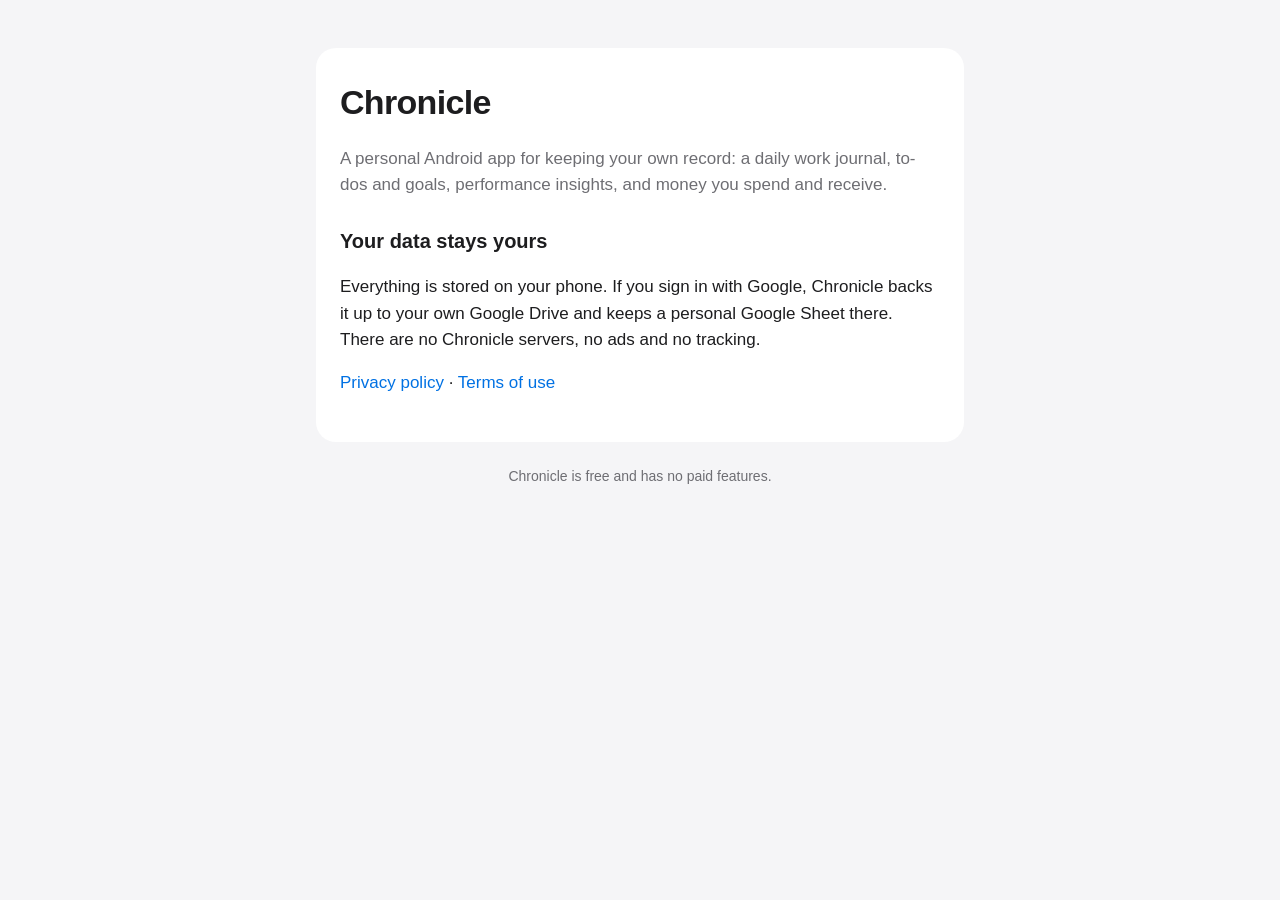
==== index.html @ 981eecdd "Add Chronicle home page, privacy policy and terms Change-Id: Idc4dfc1c446c8c1d9f9e93d161ced95dedddc0" ====
<!doctype html>
<html lang="en">
<head>
<meta charset="utf-8">
<meta name="viewport" content="width=device-width, initial-scale=1">
<title>Chronicle</title>
<link rel="stylesheet" href="style.css">
</head>
<body>
<main>
  <div class="card">
    <h1>Chronicle</h1>
    <p class="muted">A personal Android app for keeping your own record: a daily work journal, to-dos and goals, performance insights, and money you spend and receive.</p>
    <h2>Your data stays yours</h2>
    <p>Everything is stored on your phone. If you sign in with Google, Chronicle backs it up to your own Google Drive and keeps a personal Google Sheet there. There are no Chronicle servers, no ads and no tracking.</p>
    <p><a href="privacy.html">Privacy policy</a> · <a href="terms.html">Terms of use</a></p>
  </div>
  <footer>Chronicle is free and has no paid features.</footer>
</main>
</body>
</html>
---- style.css ----
:root { --bg: #f5f5f7; --fg: #1d1d1f; --muted: #6e6e73; --card: #ffffff; --accent: #0071e3; }
@media (prefers-color-scheme: dark) { :root { --bg: #000; --fg: #f5f5f7; --muted: #a1a1a6; --card: #1c1c1e; --accent: #2997ff; } }
* { box-sizing: border-box; }
body { margin: 0; background: var(--bg); color: var(--fg); font: 17px/1.55 -apple-system, BlinkMacSystemFont, "Segoe UI", Roboto, sans-serif; }
main { max-width: 680px; margin: 0 auto; padding: 48px 16px 64px; }
.card { background: var(--card); border-radius: 20px; padding: 28px 24px; }
h1 { font-size: 34px; margin: 0 0 8px; letter-spacing: -0.02em; }
h2 { font-size: 20px; margin: 28px 0 6px; }
p, li { color: var(--fg); }
.muted { color: var(--muted); }
a { color: var(--accent); text-decoration: none; }
a:hover { text-decoration: underline; }
footer { margin-top: 24px; font-size: 14px; color: var(--muted); text-align: center; }
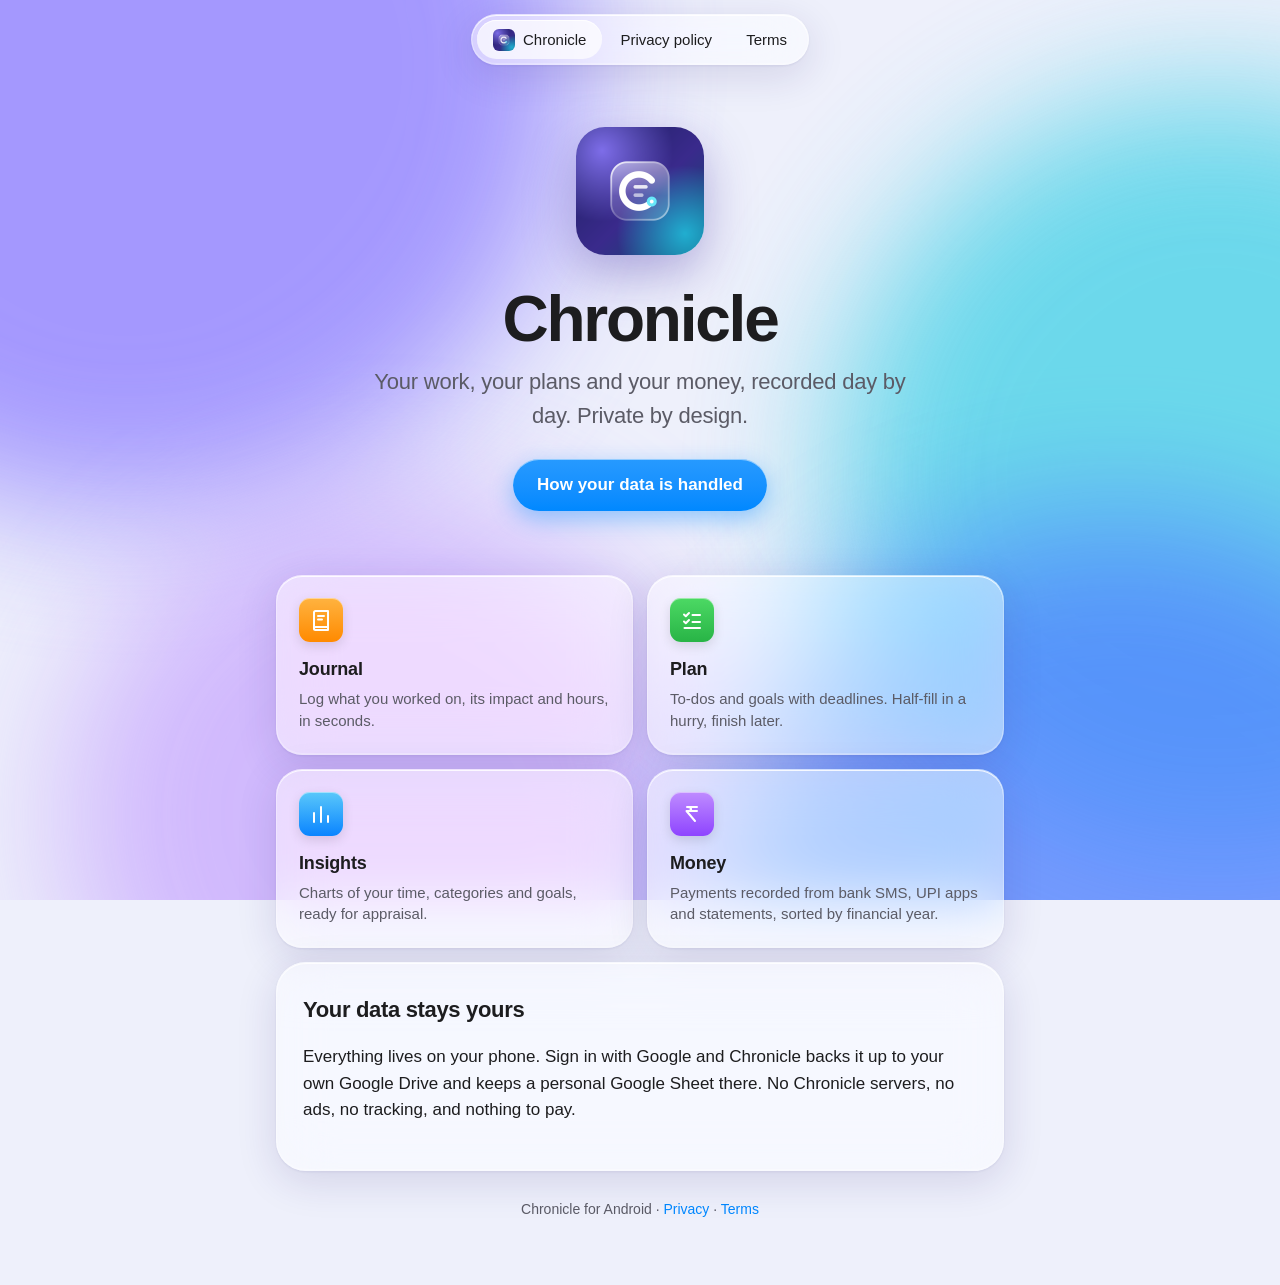
==== commit 44afd4e3: "Restyle the site in the app's Liquid Glass look Change-Id: Icac298571da6b088d0fcbf8fa989f88a5e5afdfe" ====
--- a/index.html
+++ b/index.html
@@ -2,20 +2,42 @@
 <html lang="en">
 <head>
 <meta charset="utf-8">
-<meta name="viewport" content="width=device-width, initial-scale=1">
+<meta name="viewport" content="width=device-width, initial-scale=1, viewport-fit=cover">
+<meta name="color-scheme" content="light dark">
 <title>Chronicle</title>
+<meta name="description" content="Chronicle: a private work journal, planner and money tracker for Android.">
+<link rel="icon" href="icon.png">
+<link rel="apple-touch-icon" href="icon.png">
 <link rel="stylesheet" href="style.css">
 </head>
 <body>
+  <div class="aurora" aria-hidden="true"><span></span><span></span><span></span><span></span></div>
+  <nav><div class="bar glass">
+    <a href="./" aria-current="page"><img src="icon.png" alt="">Chronicle</a>
+    <a href="privacy.html">Privacy<span class="label-long">&nbsp;policy</span></a>
+    <a href="terms.html">Terms</a>
+  </div></nav>
 <main>
-  <div class="card">
+  <section class="hero">
+    <img class="icon" src="icon.png" alt="Chronicle app icon">
     <h1>Chronicle</h1>
-    <p class="muted">A personal Android app for keeping your own record: a daily work journal, to-dos and goals, performance insights, and money you spend and receive.</p>
+    <p>Your work, your plans and your money, recorded day by day. Private by design.</p>
+    <a class="pill-button" href="privacy.html">How your data is handled</a>
+  </section>
+
+  <div class="grid">
+    <div class="tile glass"><div class="glyph journal"><svg viewBox="0 0 24 24" fill="none" stroke="currentColor" stroke-width="2" stroke-linecap="round" stroke-linejoin="round" aria-hidden="true"><path d="M5 4.5A1.5 1.5 0 0 1 6.5 3H19v16H6.5A1.5 1.5 0 0 0 5 20.5z"/><path d="M5 20.5A1.5 1.5 0 0 0 6.5 22H19v-3"/><path d="M9 8h6M9 11.5h4"/></svg></div><h3>Journal</h3><p>Log what you worked on, its impact and hours, in seconds.</p></div>
+    <div class="tile glass"><div class="glyph plan"><svg viewBox="0 0 24 24" fill="none" stroke="currentColor" stroke-width="2" stroke-linecap="round" stroke-linejoin="round" aria-hidden="true"><path d="M4 6.5l1.8 1.8L9 5"/><path d="M4 13.5l1.8 1.8L9 12"/><path d="M12.5 7h7.5M12.5 14h7.5M4.5 20h15.5"/></svg></div><h3>Plan</h3><p>To-dos and goals with deadlines. Half-fill in a hurry, finish later.</p></div>
+    <div class="tile glass"><div class="glyph insights"><svg viewBox="0 0 24 24" fill="none" stroke="currentColor" stroke-width="2" stroke-linecap="round" stroke-linejoin="round" aria-hidden="true"><path d="M5 20V11M12 20V5M19 20v-6"/></svg></div><h3>Insights</h3><p>Charts of your time, categories and goals, ready for appraisal.</p></div>
+    <div class="tile glass"><div class="glyph money"><svg viewBox="0 0 24 24" fill="none" stroke="currentColor" stroke-width="2" stroke-linecap="round" stroke-linejoin="round" aria-hidden="true"><path d="M7 5h10M7 9h10M7 5c5 0 6 4 0 4h-.5L15 19"/></svg></div><h3>Money</h3><p>Payments recorded from bank SMS, UPI apps and statements, sorted by financial year.</p></div>
+  </div>
+
+  <div class="card glass feature">
     <h2>Your data stays yours</h2>
-    <p>Everything is stored on your phone. If you sign in with Google, Chronicle backs it up to your own Google Drive and keeps a personal Google Sheet there. There are no Chronicle servers, no ads and no tracking.</p>
-    <p><a href="privacy.html">Privacy policy</a> · <a href="terms.html">Terms of use</a></p>
+    <p>Everything lives on your phone. Sign in with Google and Chronicle backs it up to your own Google Drive and keeps a personal Google Sheet there. No Chronicle servers, no ads, no tracking, and nothing to pay.</p>
   </div>
-  <footer>Chronicle is free and has no paid features.</footer>
+
+  <footer>Chronicle for Android · <a href="privacy.html">Privacy</a> · <a href="terms.html">Terms</a></footer>
 </main>
 </body>
 </html>
--- a/style.css
+++ b/style.css
@@ -1,13 +1,179 @@
-:root { --bg: #f5f5f7; --fg: #1d1d1f; --muted: #6e6e73; --card: #ffffff; --accent: #0071e3; }
-@media (prefers-color-scheme: dark) { :root { --bg: #000; --fg: #f5f5f7; --muted: #a1a1a6; --card: #1c1c1e; --accent: #2997ff; } }
+/* Chronicle: Apple-style Liquid Glass over an aurora, matching the app. */
+:root {
+  --bg: #eef0fb;
+  --fg: #1d1d1f;
+  --muted: #5b5b66;
+  --accent: #0088ff;
+  --glass: rgba(255, 255, 255, 0.52);
+  --glass-strong: rgba(255, 255, 255, 0.7);
+  --edge: rgba(255, 255, 255, 0.85);
+  --edge-low: rgba(255, 255, 255, 0.25);
+  --shadow: 0 10px 40px rgba(40, 30, 110, 0.14), 0 1px 3px rgba(40, 30, 110, 0.08);
+  --blob-1: #8b7bff;
+  --blob-2: #3fd0e6;
+  --blob-3: #b98cff;
+  --blob-4: #4f7dff;
+}
+@media (prefers-color-scheme: dark) {
+  :root {
+    --bg: #07061a;
+    --fg: #f5f5f7;
+    --muted: #a8a8b8;
+    --accent: #3aa0ff;
+    --glass: rgba(40, 38, 70, 0.42);
+    --glass-strong: rgba(48, 46, 82, 0.6);
+    --edge: rgba(255, 255, 255, 0.28);
+    --edge-low: rgba(255, 255, 255, 0.06);
+    --shadow: 0 10px 40px rgba(0, 0, 0, 0.45), 0 1px 3px rgba(0, 0, 0, 0.3);
+    --blob-1: #5b4bd8;
+    --blob-2: #138aa8;
+    --blob-3: #7a4bd8;
+    --blob-4: #2a3fb8;
+  }
+}
+
 * { box-sizing: border-box; }
-body { margin: 0; background: var(--bg); color: var(--fg); font: 17px/1.55 -apple-system, BlinkMacSystemFont, "Segoe UI", Roboto, sans-serif; }
-main { max-width: 680px; margin: 0 auto; padding: 48px 16px 64px; }
-.card { background: var(--card); border-radius: 20px; padding: 28px 24px; }
-h1 { font-size: 34px; margin: 0 0 8px; letter-spacing: -0.02em; }
-h2 { font-size: 20px; margin: 28px 0 6px; }
-p, li { color: var(--fg); }
-.muted { color: var(--muted); }
+html { -webkit-text-size-adjust: 100%; }
+body {
+  margin: 0;
+  min-height: 100vh;
+  background: var(--bg);
+  color: var(--fg);
+  font: 17px/1.55 -apple-system, BlinkMacSystemFont, "SF Pro Text", "Inter", "Segoe UI", Roboto, sans-serif;
+  -webkit-font-smoothing: antialiased;
+  overflow-x: hidden;
+}
+
+/* The aurora: soft colour fields the glass refracts, as in the app. */
+.aurora { position: fixed; inset: 0; z-index: -1; overflow: hidden; }
+.aurora span {
+  position: absolute;
+  border-radius: 50%;
+  filter: blur(70px);
+  opacity: 0.75;
+  animation: drift 26s ease-in-out infinite alternate;
+}
+.aurora span:nth-child(1) { width: 70vmax; height: 70vmax; left: -25vmax; top: -30vmax; background: var(--blob-1); }
+.aurora span:nth-child(2) { width: 60vmax; height: 60vmax; right: -25vmax; top: 10vh; background: var(--blob-2); animation-delay: -8s; }
+.aurora span:nth-child(3) { width: 50vmax; height: 50vmax; left: 5vw; top: 55vh; background: var(--blob-3); animation-delay: -14s; opacity: 0.55; }
+.aurora span:nth-child(4) { width: 65vmax; height: 65vmax; right: -20vmax; bottom: -35vmax; background: var(--blob-4); animation-delay: -4s; }
+@keyframes drift {
+  from { transform: translate3d(0, 0, 0) scale(1); }
+  to { transform: translate3d(4vmax, 3vmax, 0) scale(1.08); }
+}
+@media (prefers-reduced-motion: reduce) { .aurora span { animation: none; } }
+
+/* Liquid Glass: blur and saturate what's behind, a bright specular rim, a soft lift. */
+.glass {
+  background: var(--glass);
+  -webkit-backdrop-filter: blur(28px) saturate(180%);
+  backdrop-filter: blur(28px) saturate(180%);
+  border: 1px solid var(--edge-low);
+  box-shadow: var(--shadow), inset 0 1px 0 var(--edge), inset 0 -1px 0 var(--edge-low);
+}
+
+/* Floating pill navigation, like the app's tab bar. */
+nav {
+  position: sticky;
+  top: 14px;
+  z-index: 10;
+  display: flex;
+  justify-content: center;
+  padding: 0 16px;
+}
+nav .bar {
+  display: flex;
+  align-items: center;
+  gap: 2px;
+  padding: 5px;
+  border-radius: 999px;
+}
+nav a {
+  display: flex;
+  align-items: center;
+  padding: 8px 16px;
+  border-radius: 999px;
+  color: var(--fg);
+  font-size: 15px;
+  font-weight: 500;
+  text-decoration: none;
+  transition: background 0.2s;
+}
+nav a img { width: 22px; height: 22px; border-radius: 6px; margin-right: 8px; }
+nav a:hover { background: var(--edge-low); }
+nav a[aria-current="page"] { background: var(--glass-strong); box-shadow: inset 0 1px 0 var(--edge); }
+
+main { max-width: 760px; margin: 0 auto; padding: 40px 16px 64px; }
+
+/* Home hero */
+.hero { text-align: center; padding: 36px 0 28px; }
+.hero .icon {
+  width: 128px;
+  height: 128px;
+  border-radius: 29px; /* the iOS icon squircle, near enough */
+  box-shadow: 0 18px 50px rgba(60, 40, 160, 0.35), inset 0 0 0 1px var(--edge-low);
+}
+.hero h1 { font-size: clamp(44px, 9vw, 64px); line-height: 1.05; margin: 22px 0 12px; letter-spacing: -0.035em; font-weight: 700; }
+.hero p { font-size: clamp(19px, 3.2vw, 22px); color: var(--muted); max-width: 560px; margin: 0 auto; letter-spacing: -0.01em; }
+
+.pill-button {
+  display: inline-flex;
+  align-items: center;
+  gap: 8px;
+  margin-top: 26px;
+  padding: 13px 24px;
+  border-radius: 999px;
+  color: #fff;
+  font-weight: 600;
+  text-decoration: none;
+  background: linear-gradient(180deg, color-mix(in srgb, var(--accent) 85%, #fff), var(--accent));
+  box-shadow: 0 8px 24px color-mix(in srgb, var(--accent) 40%, transparent), inset 0 1px 0 rgba(255, 255, 255, 0.5);
+}
+
+.grid { display: grid; grid-template-columns: repeat(2, 1fr); gap: 14px; margin-top: 36px; }
+@media (max-width: 560px) { .grid { grid-template-columns: 1fr; } }
+.tile { border-radius: 26px; padding: 22px; }
+.tile .glyph {
+  width: 44px;
+  height: 44px;
+  border-radius: 11px;
+  display: grid;
+  place-items: center;
+  margin-bottom: 14px;
+  color: #fff;
+  box-shadow: 0 4px 12px rgba(0, 0, 0, 0.12), inset 0 1px 0 rgba(255, 255, 255, 0.45);
+}
+.tile .glyph svg { width: 24px; height: 24px; }
+.glyph.journal { background: linear-gradient(180deg, #ffb340, #ff8a00); }
+.glyph.plan { background: linear-gradient(180deg, #4cd964, #28b446); }
+.glyph.insights { background: linear-gradient(180deg, #5ac8fa, #0a84ff); }
+.glyph.money { background: linear-gradient(180deg, #bf8cff, #8e44ff); }
+.tile h3 { margin: 0 0 4px; font-size: 18px; letter-spacing: -0.01em; }
+.tile p { margin: 0; color: var(--muted); font-size: 15px; line-height: 1.45; }
+
+.card { border-radius: 30px; padding: 30px 26px; margin-top: 14px; }
+.card.feature { margin-top: 14px; }
+.card h2 { font-size: 22px; margin: 0 0 6px; letter-spacing: -0.015em; }
+
+/* Documents (privacy, terms) */
+.doc h1 { font-size: clamp(36px, 7vw, 48px); margin: 8px 0 4px; letter-spacing: -0.03em; }
+.doc .updated { color: var(--muted); margin: 0 0 8px; }
+.doc h2 { font-size: 20px; margin: 30px 0 6px; letter-spacing: -0.01em; }
+.doc ul { padding-left: 22px; }
+.doc li { margin: 6px 0; }
+code {
+  font: 0.86em ui-monospace, "SF Mono", Menlo, monospace;
+  padding: 2px 7px;
+  border-radius: 7px;
+  background: var(--glass-strong);
+}
 a { color: var(--accent); text-decoration: none; }
 a:hover { text-decoration: underline; }
-footer { margin-top: 24px; font-size: 14px; color: var(--muted); text-align: center; }
+
+footer { margin-top: 28px; text-align: center; color: var(--muted); font-size: 14px; }
+
+@media (max-width: 480px) {
+  nav a { padding: 8px 12px; }
+  nav a .label-long { display: none; }
+  .card { padding: 24px 20px; border-radius: 26px; }
+}
